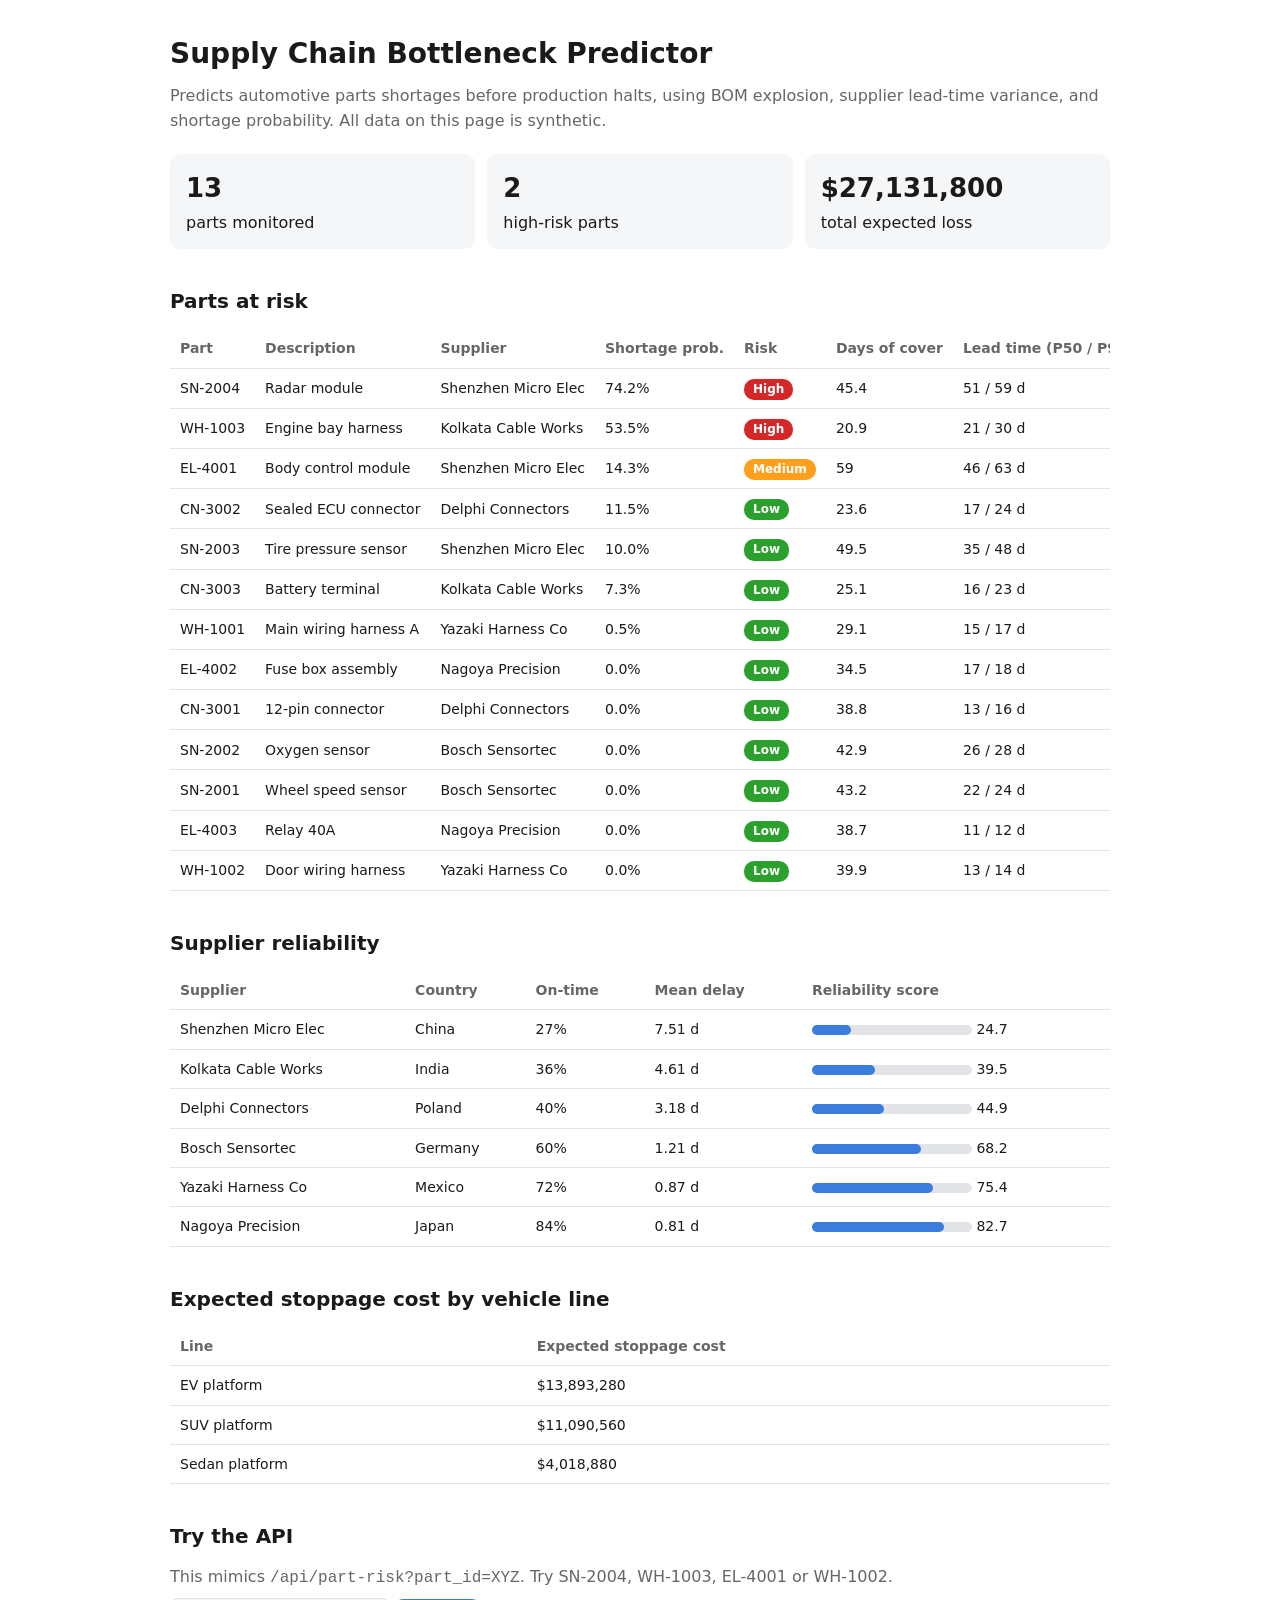
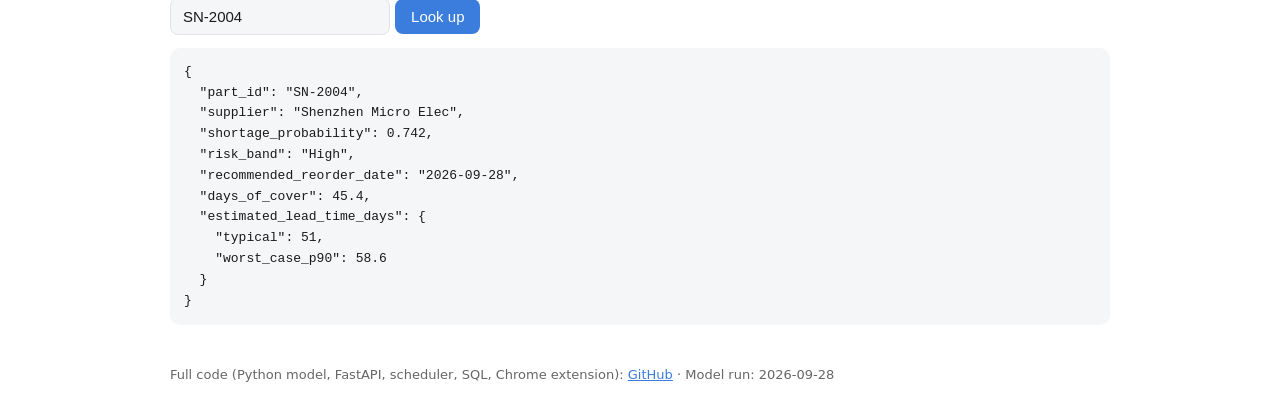
==== demo-site/index.html @ 6f56ca1f "Supply chain bottleneck predictor" ====
<!doctype html>
<html lang="en"><head><meta charset="utf-8">
<meta name="viewport" content="width=device-width, initial-scale=1">
<title>Supply Chain Bottleneck Predictor</title>
<style>
:root{--bg:#fff;--fg:#1a1a1a;--mut:#666;--card:#f5f6f8;--line:#e2e4e8;--hi:#D62728;--med:#FF9F1C;--lo:#2CA02C}
@media (prefers-color-scheme:dark){:root{--bg:#14161a;--fg:#eee;--mut:#9aa0a6;--card:#1e2126;--line:#2f333a}}
*{box-sizing:border-box}body{margin:0;background:var(--bg);color:var(--fg);font:16px/1.6 system-ui,Arial,sans-serif}
main{max-width:980px;margin:0 auto;padding:32px 20px}
h1{margin:0 0 4px;font-size:28px}h2{margin:36px 0 12px;font-size:20px}p{color:var(--mut);margin:6px 0}
.cards{display:grid;grid-template-columns:repeat(auto-fit,minmax(200px,1fr));gap:12px;margin-top:20px}
.card{background:var(--card);border-radius:10px;padding:14px 16px}.card b{display:block;font-size:26px;color:var(--fg)}
.wrap{overflow-x:auto}table{width:100%;border-collapse:collapse;font-size:14px}
th,td{text-align:left;padding:8px 10px;border-bottom:1px solid var(--line);white-space:nowrap}th{color:var(--mut);font-weight:600}
.b{display:inline-block;padding:1px 9px;border-radius:10px;color:#fff;font-size:12px;font-weight:600}
.High{background:var(--hi)}.Medium{background:var(--med)}.Low{background:var(--lo)}
.bar{background:var(--line);border-radius:6px;height:10px;width:160px;display:inline-block;vertical-align:middle}.bar i{display:block;height:100%;border-radius:6px;background:#3b7ddd}
input{padding:9px 12px;font-size:15px;border:1px solid var(--line);border-radius:8px;background:var(--card);color:var(--fg);width:220px}
button{padding:9px 16px;font-size:15px;border:0;border-radius:8px;background:#3b7ddd;color:#fff;cursor:pointer}
pre{background:var(--card);padding:14px;border-radius:10px;overflow-x:auto;font-size:13px;min-height:60px}
a{color:#3b7ddd}footer{margin-top:40px;color:var(--mut);font-size:13px}
</style></head><body><main>
<h1>Supply Chain Bottleneck Predictor</h1>
<p>Predicts automotive parts shortages before production halts, using BOM explosion, supplier lead-time variance, and shortage probability. All data on this page is synthetic.</p>
<div class="cards" id="kpis"></div>

<h2>Parts at risk</h2><div class="wrap"><table id="parts"></table></div>

<h2>Supplier reliability</h2><div class="wrap"><table id="sups"></table></div>

<h2>Expected stoppage cost by vehicle line</h2><div class="wrap"><table id="lines"></table></div>

<h2>Try the API</h2>
<p>This mimics <code>/api/part-risk?part_id=XYZ</code>. Try SN-2004, WH-1003, EL-4001 or WH-1002.</p>
<input id="pid" value="SN-2004" aria-label="Part ID"> <button id="go">Look up</button>
<pre id="out"></pre>

<footer>Full code (Python model, FastAPI, scheduler, SQL, Chrome extension): <a href="https://github.com/luvrajora/supply-chain-risk-predictor">GitHub</a> · Model run: <span id="rd"></span></footer>
</main>
<script>
const D = {"run_date": "2026-09-28", "parts": [{"part_id": "SN-2004", "description": "Radar module", "supplier": "Shenzhen Micro Elec", "shortage_prob": 0.742, "risk_band": "High", "days_of_cover": 45.4, "lead_p50": 51.0, "lead_p90": 58.6, "reorder_by": "2026-09-28", "expected_loss": 12788730.0}, {"part_id": "WH-1003", "description": "Engine bay harness", "supplier": "Kolkata Cable Works", "shortage_prob": 0.535, "risk_band": "High", "days_of_cover": 20.9, "lead_p50": 21.0, "lead_p90": 30.2, "reorder_by": "2026-09-28", "expected_loss": 4875747.0}, {"part_id": "EL-4001", "description": "Body control module", "supplier": "Shenzhen Micro Elec", "shortage_prob": 0.143, "risk_band": "Medium", "days_of_cover": 59.0, "lead_p50": 45.5, "lead_p90": 62.5, "reorder_by": "2026-09-28", "expected_loss": 4188447.0}, {"part_id": "CN-3002", "description": "Sealed ECU connector", "supplier": "Delphi Connectors", "shortage_prob": 0.115, "risk_band": "Low", "days_of_cover": 23.6, "lead_p50": 16.5, "lead_p90": 24.0, "reorder_by": "2026-09-28", "expected_loss": 2392925.0}, {"part_id": "SN-2003", "description": "Tire pressure sensor", "supplier": "Shenzhen Micro Elec", "shortage_prob": 0.1, "risk_band": "Low", "days_of_cover": 49.5, "lead_p50": 35.0, "lead_p90": 47.6, "reorder_by": "2026-09-29", "expected_loss": 1732912.0}, {"part_id": "CN-3003", "description": "Battery terminal", "supplier": "Kolkata Cable Works", "shortage_prob": 0.073, "risk_band": "Low", "days_of_cover": 25.1, "lead_p50": 16.0, "lead_p90": 23.1, "reorder_by": "2026-09-29", "expected_loss": 1153039.0}, {"part_id": "WH-1001", "description": "Main wiring harness A", "supplier": "Yazaki Harness Co", "shortage_prob": 0.005, "risk_band": "Low", "days_of_cover": 29.1, "lead_p50": 15.0, "lead_p90": 17.0, "reorder_by": "2026-10-10", "expected_loss": 0.0}, {"part_id": "EL-4002", "description": "Fuse box assembly", "supplier": "Nagoya Precision", "shortage_prob": 0.0, "risk_band": "Low", "days_of_cover": 34.5, "lead_p50": 17.0, "lead_p90": 18.0, "reorder_by": "2026-10-14", "expected_loss": 0.0}, {"part_id": "CN-3001", "description": "12-pin connector", "supplier": "Delphi Connectors", "shortage_prob": 0.0, "risk_band": "Low", "days_of_cover": 38.8, "lead_p50": 12.5, "lead_p90": 16.1, "reorder_by": "2026-10-20", "expected_loss": 0.0}, {"part_id": "SN-2002", "description": "Oxygen sensor", "supplier": "Bosch Sensortec", "shortage_prob": 0.0, "risk_band": "Low", "days_of_cover": 42.9, "lead_p50": 26.0, "lead_p90": 28.0, "reorder_by": "2026-10-12", "expected_loss": 0.0}, {"part_id": "SN-2001", "description": "Wheel speed sensor", "supplier": "Bosch Sensortec", "shortage_prob": 0.0, "risk_band": "Low", "days_of_cover": 43.2, "lead_p50": 22.0, "lead_p90": 24.1, "reorder_by": "2026-10-17", "expected_loss": 0.0}, {"part_id": "EL-4003", "description": "Relay 40A", "supplier": "Nagoya Precision", "shortage_prob": 0.0, "risk_band": "Low", "days_of_cover": 38.7, "lead_p50": 11.0, "lead_p90": 12.0, "reorder_by": "2026-10-24", "expected_loss": 0.0}, {"part_id": "WH-1002", "description": "Door wiring harness", "supplier": "Yazaki Harness Co", "shortage_prob": 0.0, "risk_band": "Low", "days_of_cover": 39.9, "lead_p50": 13.0, "lead_p90": 14.1, "reorder_by": "2026-10-23", "expected_loss": 0.0}], "suppliers": [{"name": "Shenzhen Micro Elec", "country": "China", "on_time_rate": 0.27, "mean_delay_days": 7.51, "reliability_score": 24.7}, {"name": "Kolkata Cable Works", "country": "India", "on_time_rate": 0.361, "mean_delay_days": 4.61, "reliability_score": 39.5}, {"name": "Delphi Connectors", "country": "Poland", "on_time_rate": 0.4, "mean_delay_days": 3.18, "reliability_score": 44.9}, {"name": "Bosch Sensortec", "country": "Germany", "on_time_rate": 0.6, "mean_delay_days": 1.21, "reliability_score": 68.2}, {"name": "Yazaki Harness Co", "country": "Mexico", "on_time_rate": 0.717, "mean_delay_days": 0.87, "reliability_score": 75.4}, {"name": "Nagoya Precision", "country": "Japan", "on_time_rate": 0.842, "mean_delay_days": 0.81, "reliability_score": 82.7}], "lines": [{"line_name": "EV platform", "expected_stoppage_cost": 13893280.0}, {"line_name": "SUV platform", "expected_stoppage_cost": 11090560.0}, {"line_name": "Sedan platform", "expected_stoppage_cost": 4018880.0}]};
const $ = id => document.getElementById(id), fmt = n => "$" + Math.round(n).toLocaleString("en-US");
const badge = b => `<span class="b ${b}">${b}</span>`;
$("rd").textContent = D.run_date;
const high = D.parts.filter(p => p.risk_band === "High").length;
$("kpis").innerHTML =
  `<div class="card"><b>${D.parts.length}</b>parts monitored</div>
   <div class="card"><b>${high}</b>high-risk parts</div>
   <div class="card"><b>${fmt(D.parts.reduce((s, p) => s + p.expected_loss, 0))}</b>total expected loss</div>`;
$("parts").innerHTML = "<tr><th>Part</th><th>Description</th><th>Supplier</th><th>Shortage prob.</th><th>Risk</th><th>Days of cover</th><th>Lead time (P50 / P90)</th><th>Reorder by</th></tr>" +
  D.parts.map(p => `<tr><td>${p.part_id}</td><td>${p.description}</td><td>${p.supplier}</td><td>${(p.shortage_prob*100).toFixed(1)}%</td><td>${badge(p.risk_band)}</td><td>${p.days_of_cover}</td><td>${Math.round(p.lead_p50)} / ${Math.round(p.lead_p90)} d</td><td>${p.reorder_by}</td></tr>`).join("");
$("sups").innerHTML = "<tr><th>Supplier</th><th>Country</th><th>On-time</th><th>Mean delay</th><th>Reliability score</th></tr>" +
  D.suppliers.map(s => `<tr><td>${s.name}</td><td>${s.country}</td><td>${Math.round(s.on_time_rate*100)}%</td><td>${s.mean_delay_days} d</td><td><span class="bar"><i style="width:${s.reliability_score}%"></i></span> ${s.reliability_score}</td></tr>`).join("");
$("lines").innerHTML = "<tr><th>Line</th><th>Expected stoppage cost</th></tr>" +
  D.lines.map(l => `<tr><td>${l.line_name}</td><td>${fmt(l.expected_stoppage_cost)}</td></tr>`).join("");
function lookup() {
  const id = $("pid").value.trim().toUpperCase().replace(/[\s_]/g, "-");
  const p = D.parts.find(x => x.part_id === id);
  $("out").textContent = p ? JSON.stringify({part_id:p.part_id, supplier:p.supplier, shortage_probability:p.shortage_prob, risk_band:p.risk_band,
    recommended_reorder_date:p.reorder_by, days_of_cover:p.days_of_cover, estimated_lead_time_days:{typical:p.lead_p50, worst_case_p90:p.lead_p90}}, null, 2)
    : JSON.stringify({detail: `No risk score for part '${id}'`}, null, 2);
}
$("go").onclick = lookup; $("pid").onkeydown = e => e.key === "Enter" && lookup(); lookup();
</script></body></html>
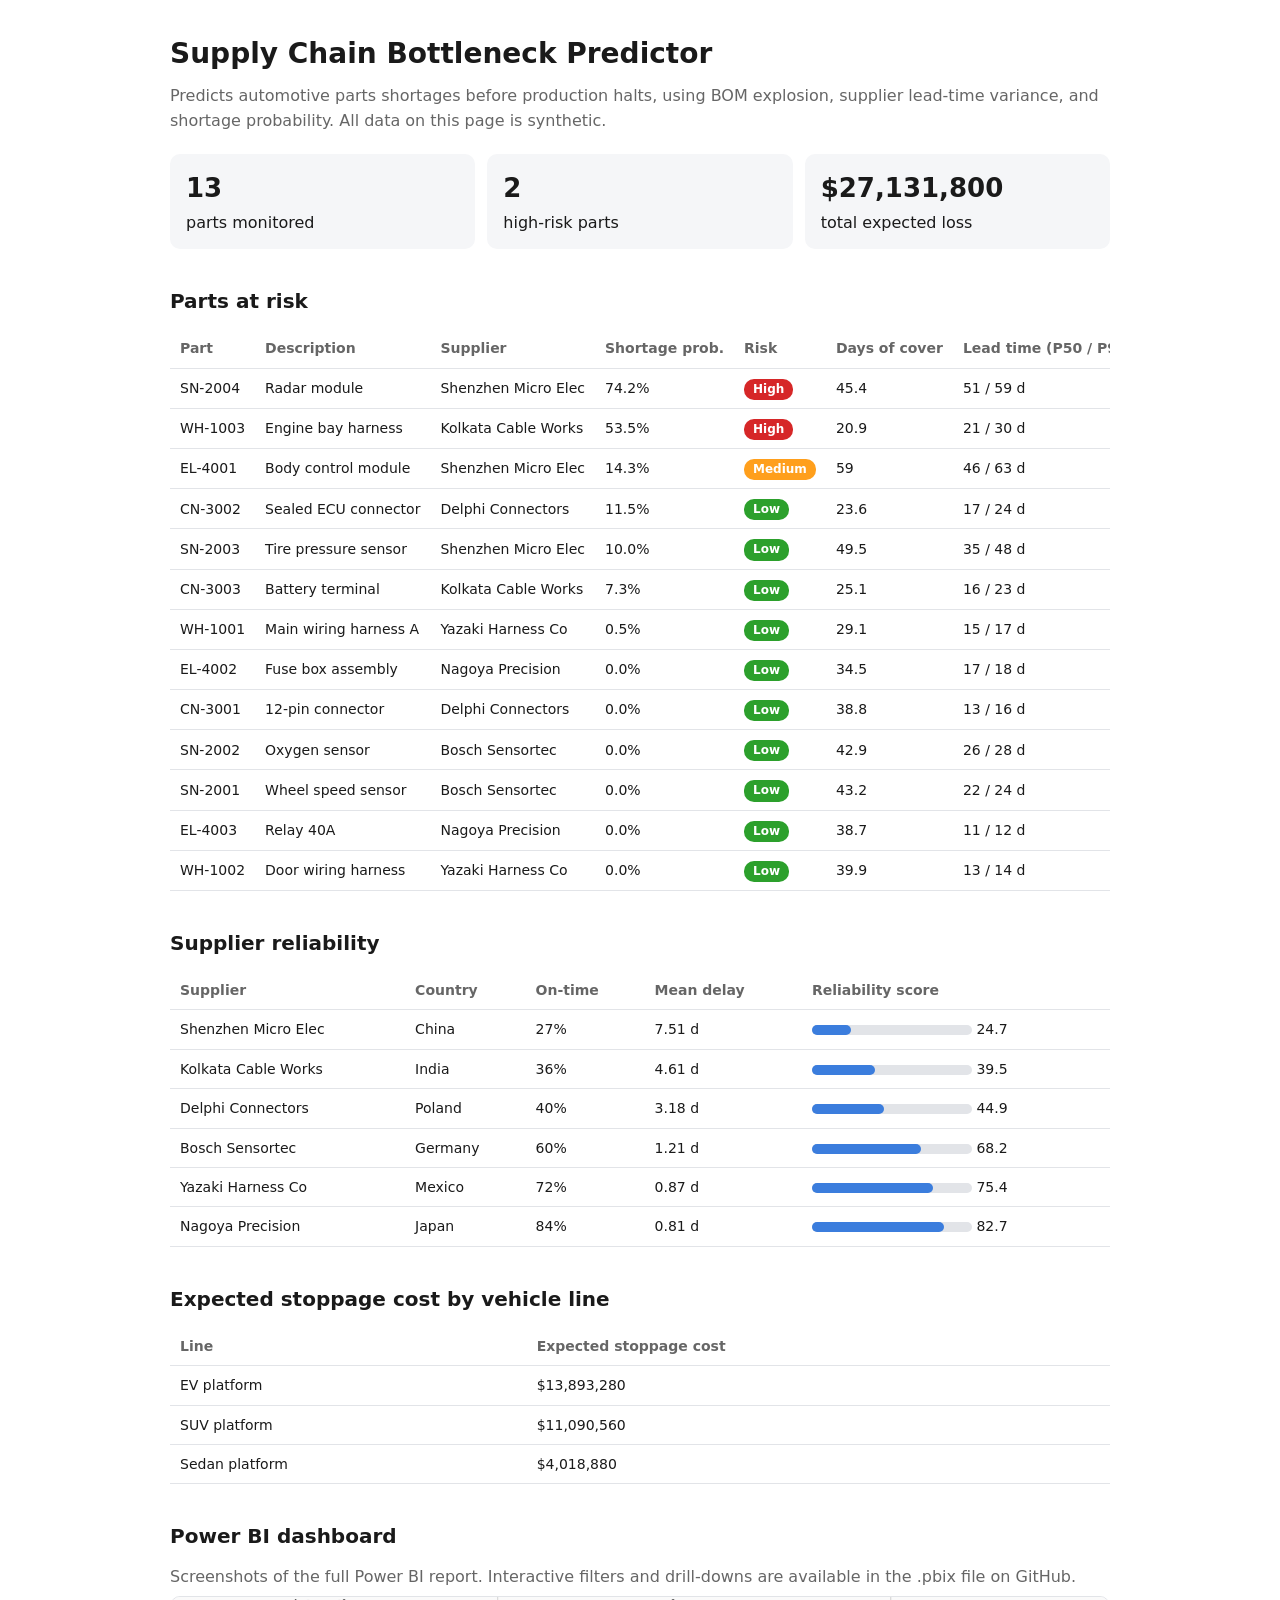
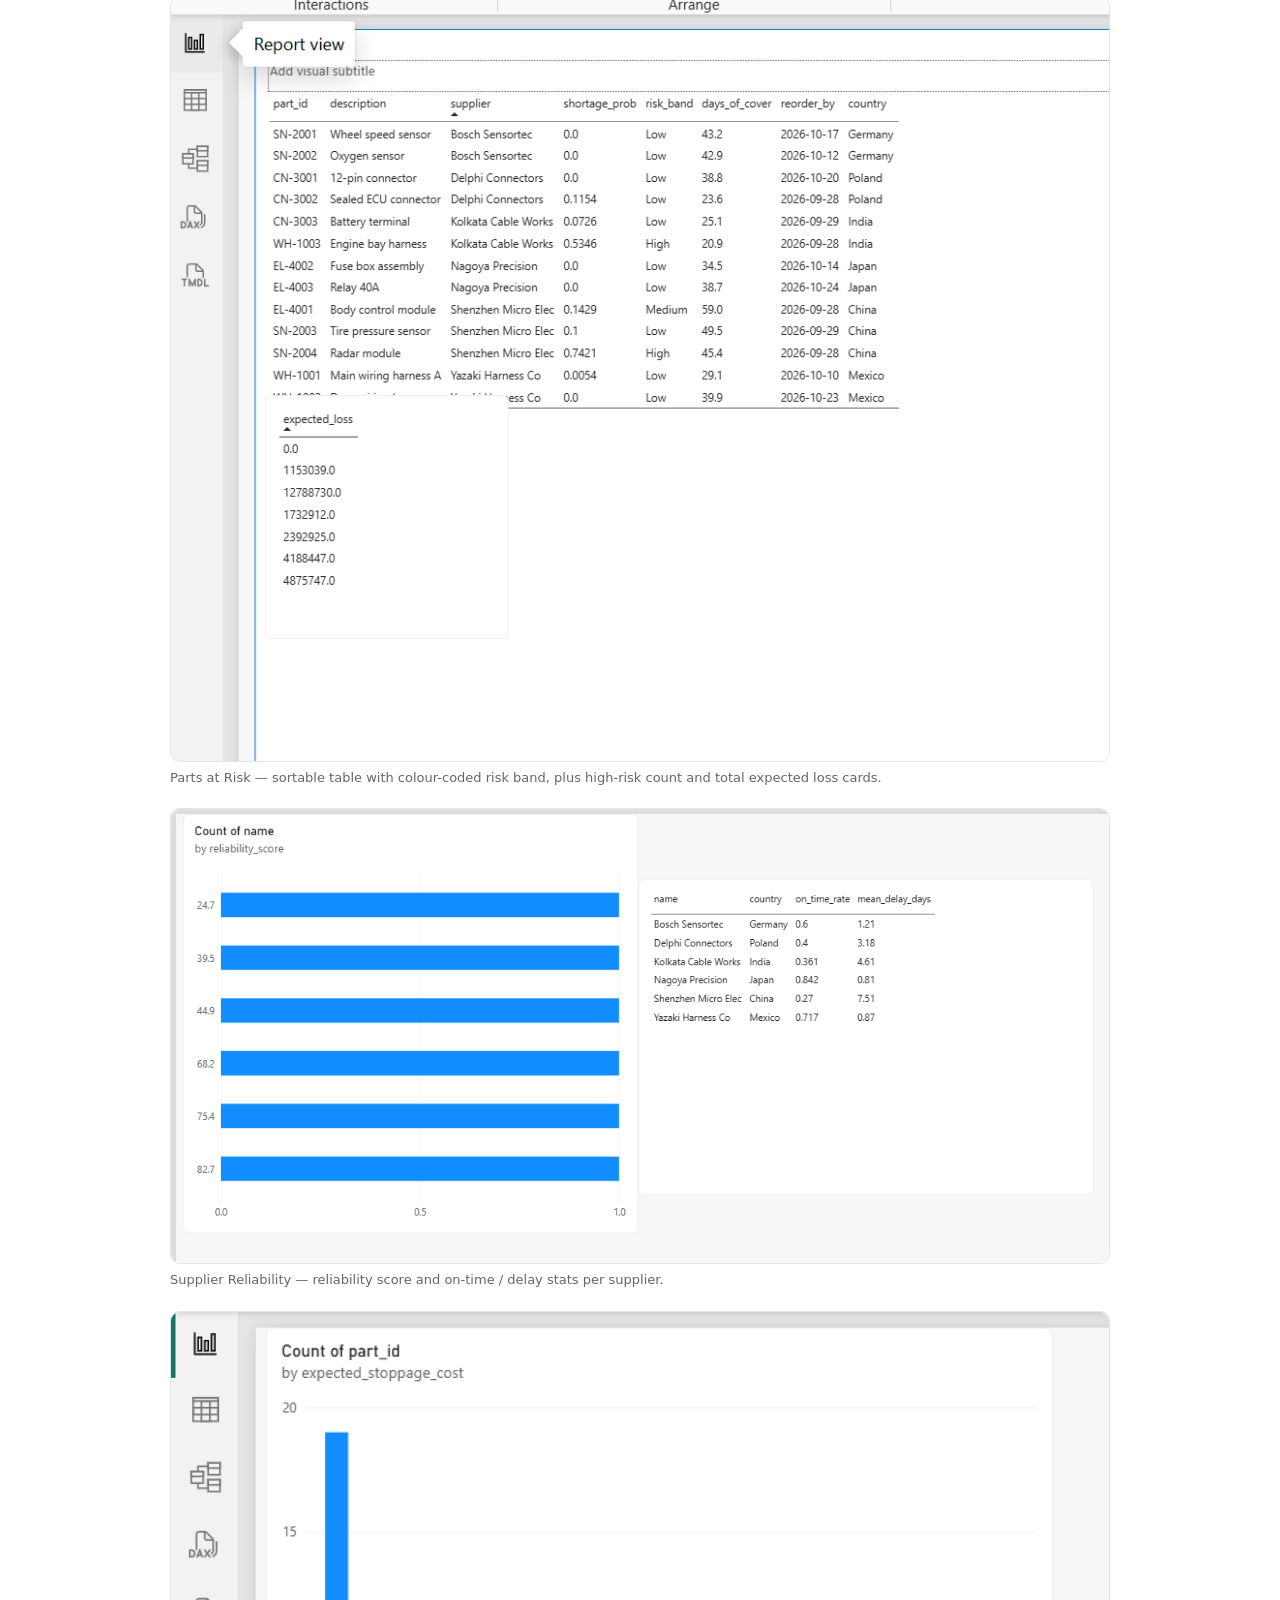
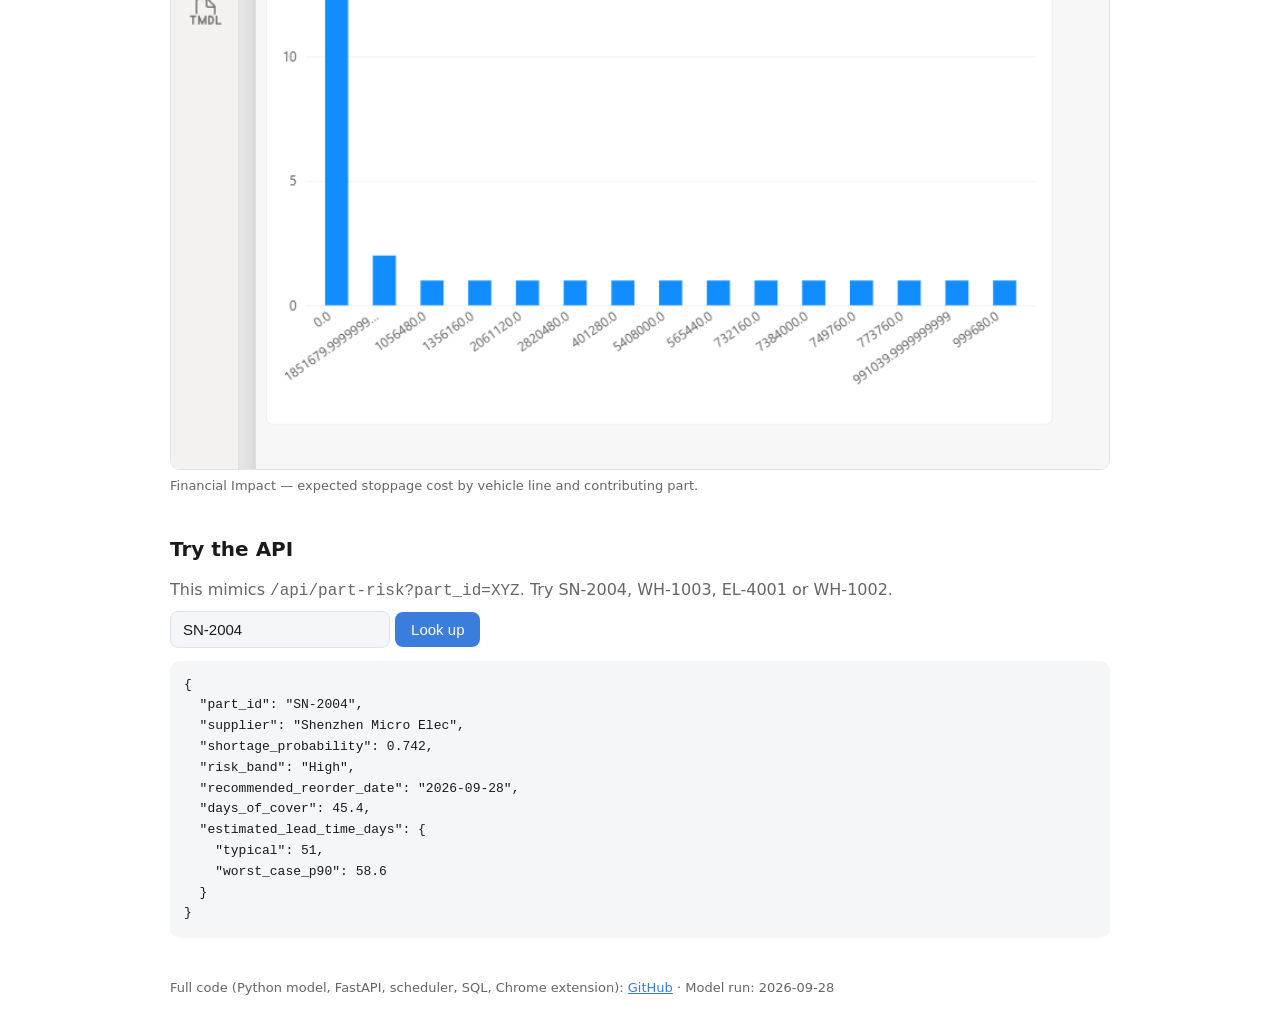
==== commit f212b3bf: "Add Power BI dashboard screenshots" ====
--- a/demo-site/index.html
+++ b/demo-site/index.html
@@ -19,6 +19,8 @@
 button{padding:9px 16px;font-size:15px;border:0;border-radius:8px;background:#3b7ddd;color:#fff;cursor:pointer}
 pre{background:var(--card);padding:14px;border-radius:10px;overflow-x:auto;font-size:13px;min-height:60px}
 a{color:#3b7ddd}footer{margin-top:40px;color:var(--mut);font-size:13px}
+.dash-img{width:100%;border-radius:10px;margin-bottom:16px;display:block;border:1px solid var(--line)}
+.dash-caption{margin:-10px 0 20px;font-size:13px}
 </style></head><body><main>
 <h1>Supply Chain Bottleneck Predictor</h1>
 <p>Predicts automotive parts shortages before production halts, using BOM explosion, supplier lead-time variance, and shortage probability. All data on this page is synthetic.</p>
@@ -29,6 +31,15 @@
 <h2>Supplier reliability</h2><div class="wrap"><table id="sups"></table></div>
 
 <h2>Expected stoppage cost by vehicle line</h2><div class="wrap"><table id="lines"></table></div>
+
+<h2>Power BI dashboard</h2>
+<p>Screenshots of the full Power BI report. Interactive filters and drill-downs are available in the .pbix file on GitHub.</p>
+<img class="dash-img" src="screenshots/parts-at-risk.png" alt="Power BI: Parts at Risk page, showing shortage probability and risk band per part">
+<p class="dash-caption">Parts at Risk — sortable table with colour-coded risk band, plus high-risk count and total expected loss cards.</p>
+<img class="dash-img" src="screenshots/suppliers.png" alt="Power BI: Supplier Reliability page, showing reliability score by supplier">
+<p class="dash-caption">Supplier Reliability — reliability score and on-time / delay stats per supplier.</p>
+<img class="dash-img" src="screenshots/financial-impact.png" alt="Power BI: Financial Impact page, showing expected stoppage cost by vehicle line">
+<p class="dash-caption">Financial Impact — expected stoppage cost by vehicle line and contributing part.</p>
 
 <h2>Try the API</h2>
 <p>This mimics <code>/api/part-risk?part_id=XYZ</code>. Try SN-2004, WH-1003, EL-4001 or WH-1002.</p>
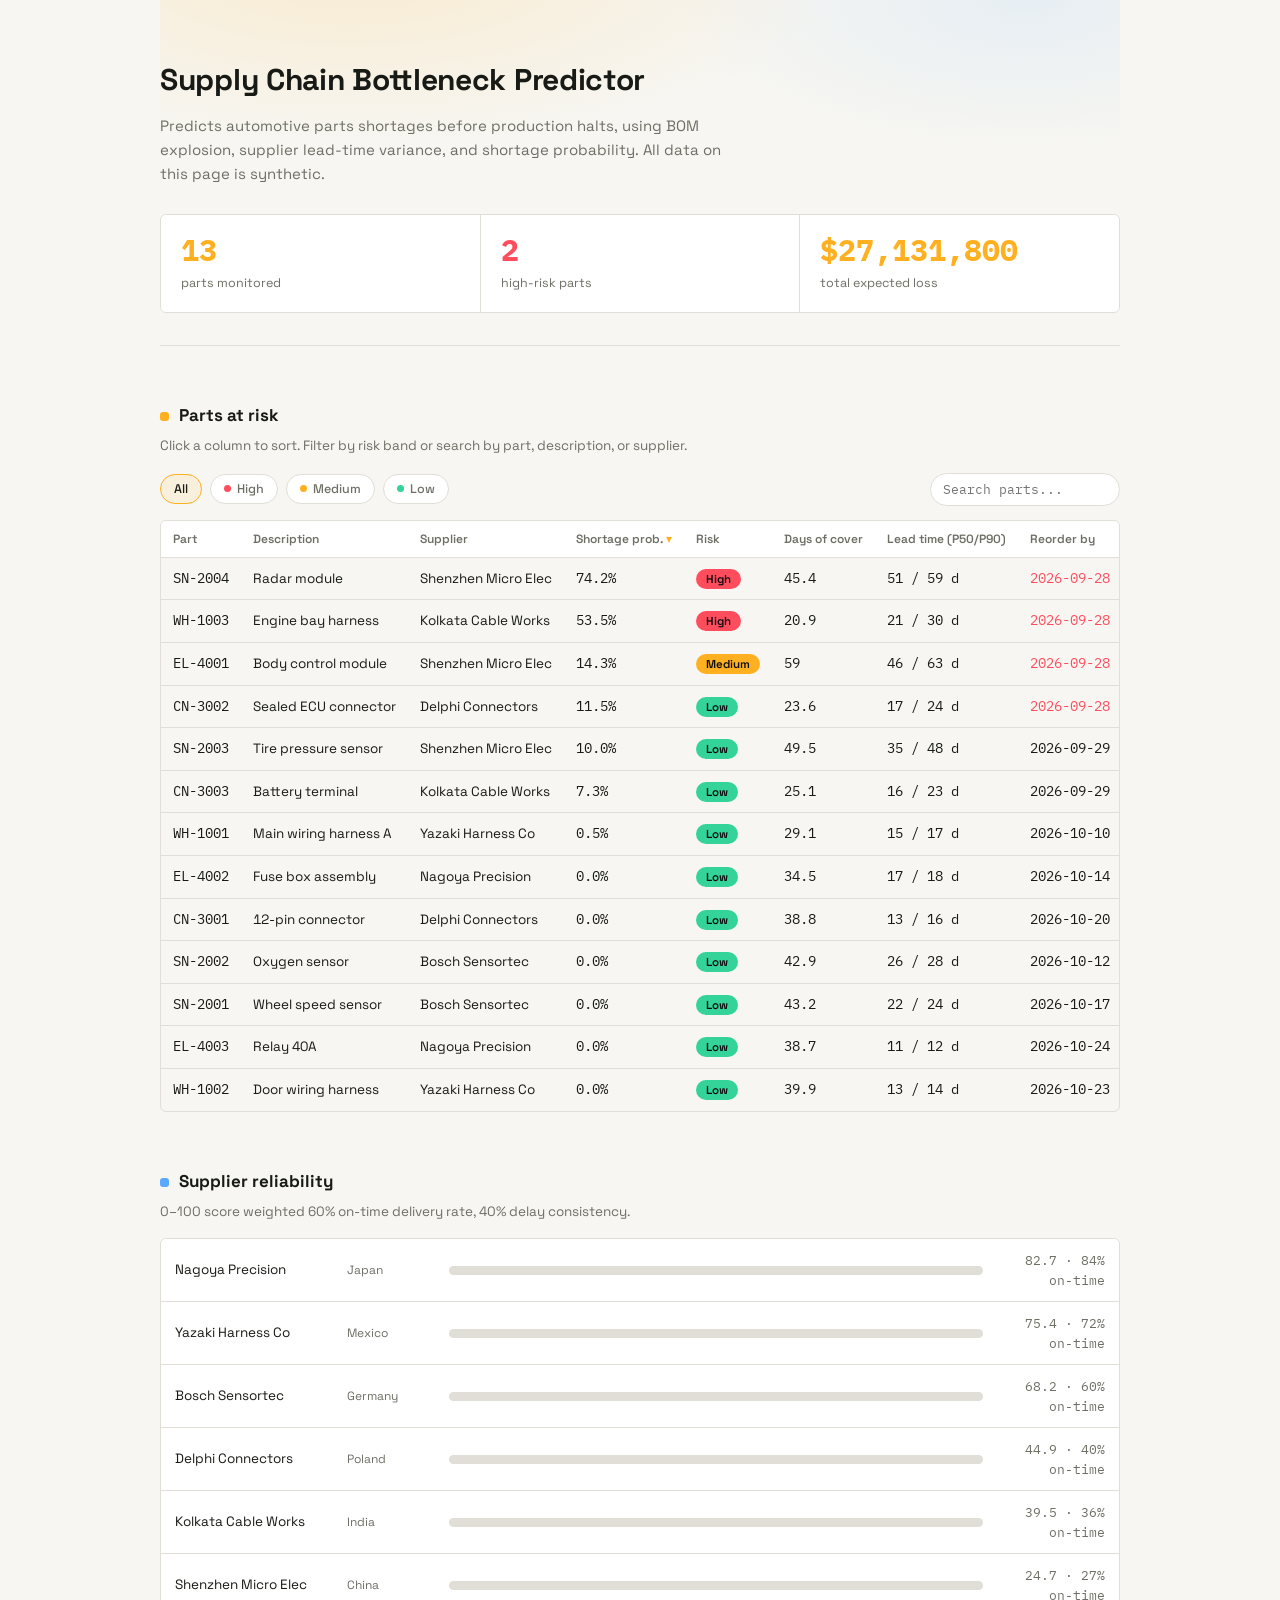
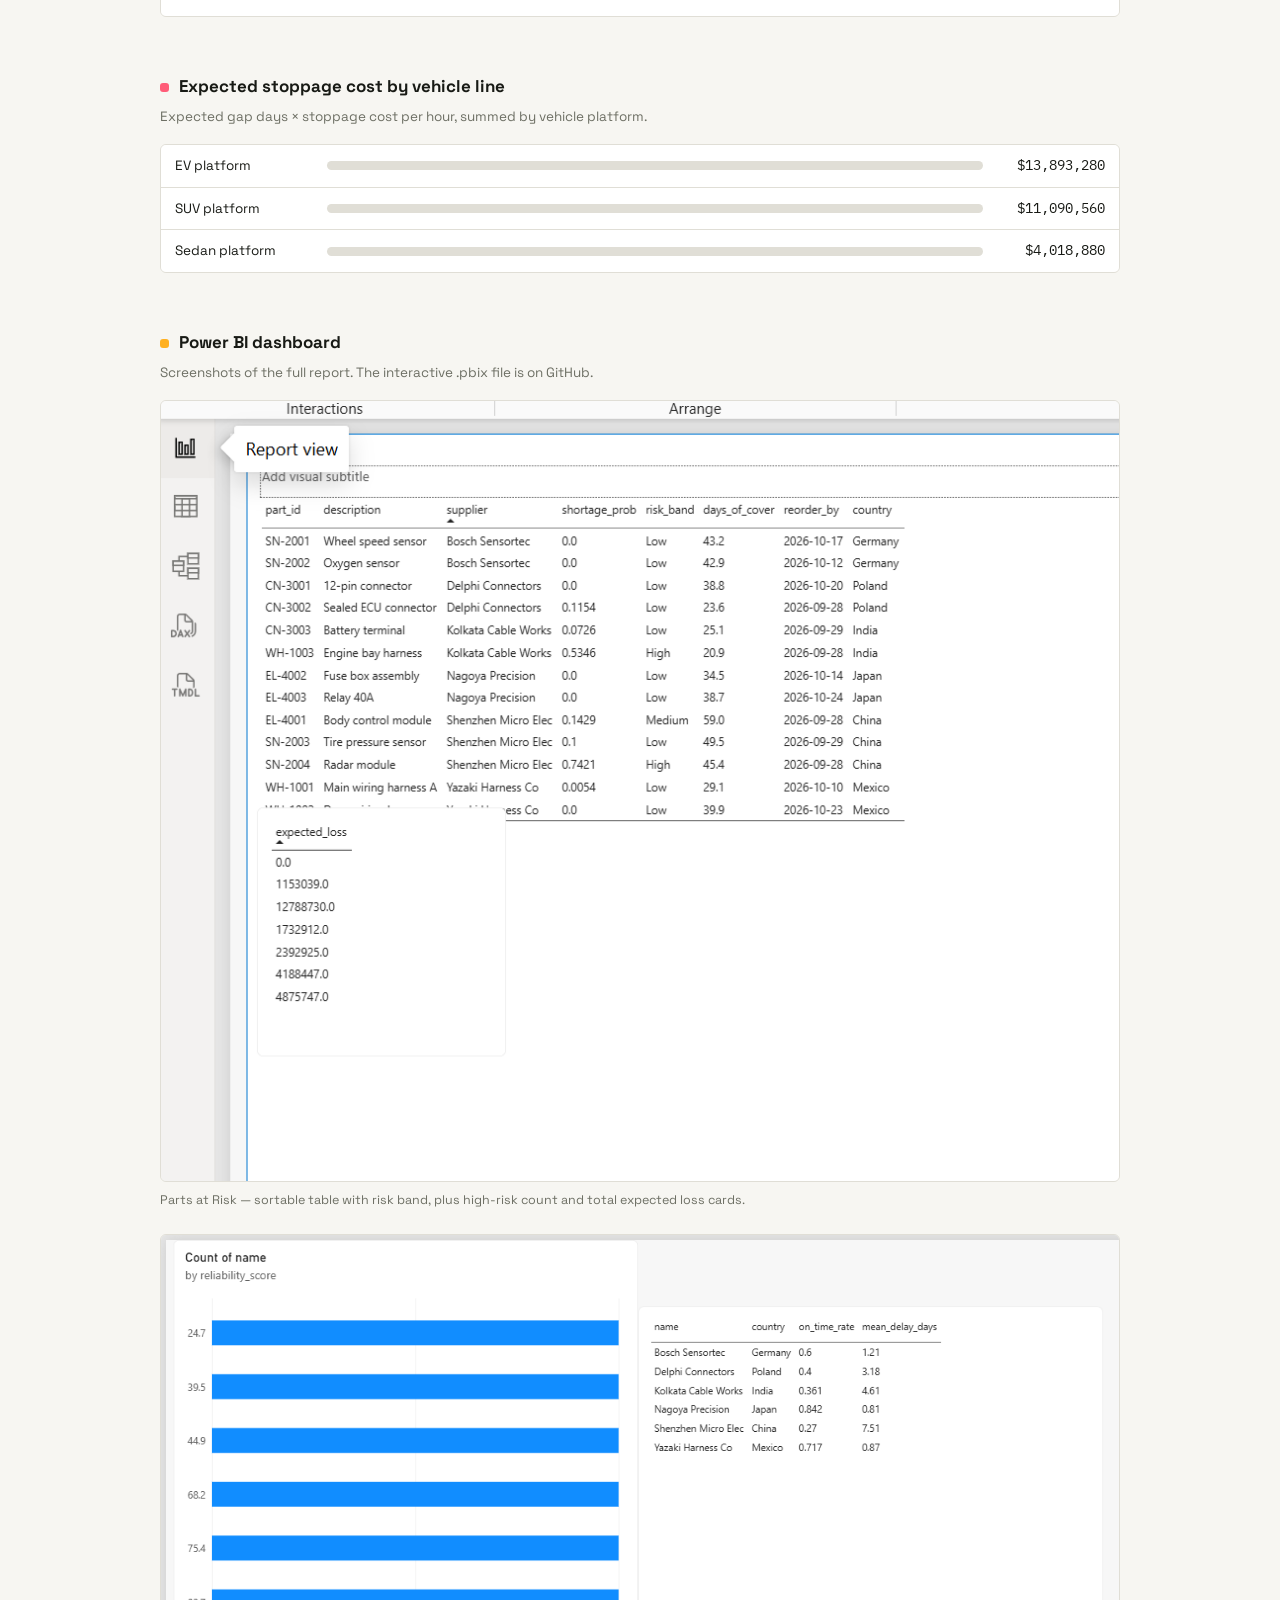
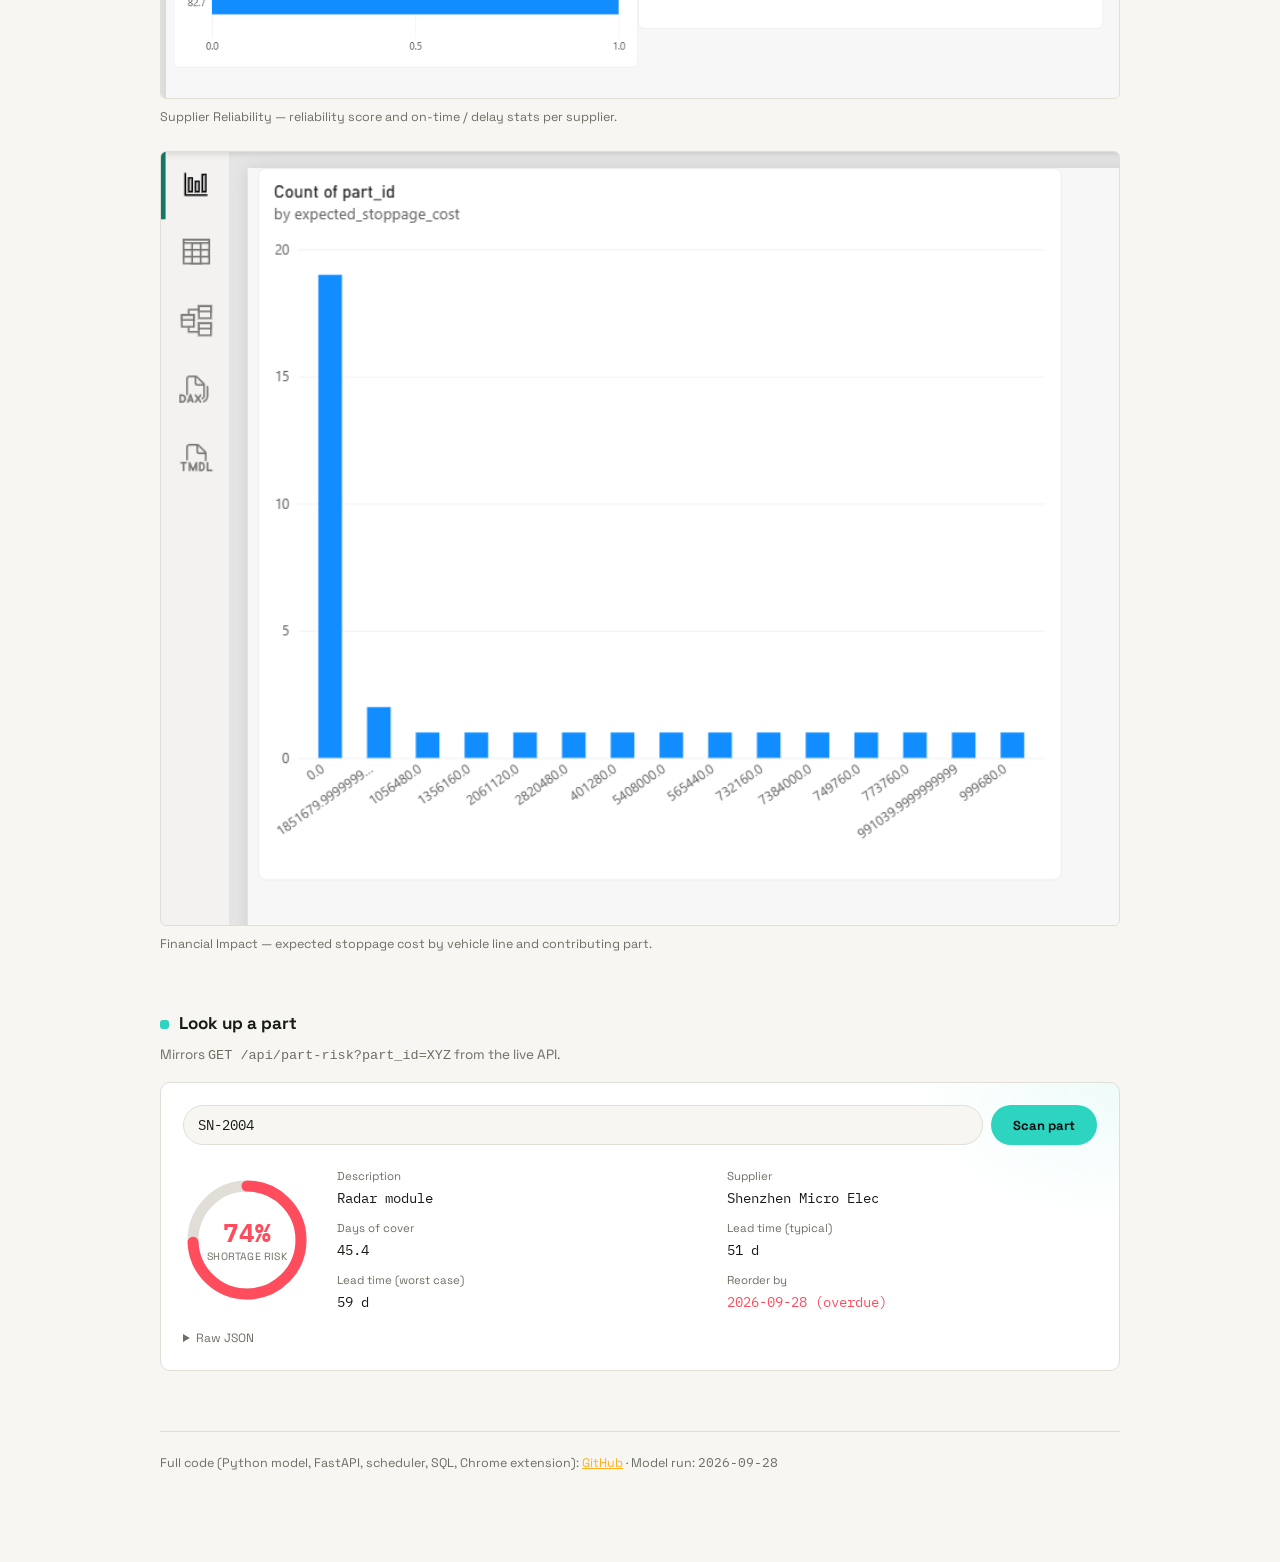
==== commit 5d1c0efd: "Colorful redesign with animations and gauge lookup" ====
--- a/demo-site/index.html
+++ b/demo-site/index.html
@@ -2,74 +2,338 @@
 <html lang="en"><head><meta charset="utf-8">
 <meta name="viewport" content="width=device-width, initial-scale=1">
 <title>Supply Chain Bottleneck Predictor</title>
+<link rel="preconnect" href="https://fonts.gstatic.com" crossorigin>
+<link href="https://fonts.googleapis.com/css2?family=Space+Grotesk:wght@500;700&family=IBM+Plex+Mono:wght@400;500;600&display=swap" rel="stylesheet">
 <style>
-:root{--bg:#fff;--fg:#1a1a1a;--mut:#666;--card:#f5f6f8;--line:#e2e4e8;--hi:#D62728;--med:#FF9F1C;--lo:#2CA02C}
-@media (prefers-color-scheme:dark){:root{--bg:#14161a;--fg:#eee;--mut:#9aa0a6;--card:#1e2126;--line:#2f333a}}
-*{box-sizing:border-box}body{margin:0;background:var(--bg);color:var(--fg);font:16px/1.6 system-ui,Arial,sans-serif}
-main{max-width:980px;margin:0 auto;padding:32px 20px}
-h1{margin:0 0 4px;font-size:28px}h2{margin:36px 0 12px;font-size:20px}p{color:var(--mut);margin:6px 0}
-.cards{display:grid;grid-template-columns:repeat(auto-fit,minmax(200px,1fr));gap:12px;margin-top:20px}
-.card{background:var(--card);border-radius:10px;padding:14px 16px}.card b{display:block;font-size:26px;color:var(--fg)}
-.wrap{overflow-x:auto}table{width:100%;border-collapse:collapse;font-size:14px}
-th,td{text-align:left;padding:8px 10px;border-bottom:1px solid var(--line);white-space:nowrap}th{color:var(--mut);font-weight:600}
-.b{display:inline-block;padding:1px 9px;border-radius:10px;color:#fff;font-size:12px;font-weight:600}
-.High{background:var(--hi)}.Medium{background:var(--med)}.Low{background:var(--lo)}
-.bar{background:var(--line);border-radius:6px;height:10px;width:160px;display:inline-block;vertical-align:middle}.bar i{display:block;height:100%;border-radius:6px;background:#3b7ddd}
-input{padding:9px 12px;font-size:15px;border:1px solid var(--line);border-radius:8px;background:var(--card);color:var(--fg);width:220px}
-button{padding:9px 16px;font-size:15px;border:0;border-radius:8px;background:#3b7ddd;color:#fff;cursor:pointer}
-pre{background:var(--card);padding:14px;border-radius:10px;overflow-x:auto;font-size:13px;min-height:60px}
-a{color:#3b7ddd}footer{margin-top:40px;color:var(--mut);font-size:13px}
-.dash-img{width:100%;border-radius:10px;margin-bottom:16px;display:block;border:1px solid var(--line)}
-.dash-caption{margin:-10px 0 20px;font-size:13px}
-</style></head><body><main>
-<h1>Supply Chain Bottleneck Predictor</h1>
-<p>Predicts automotive parts shortages before production halts, using BOM explosion, supplier lead-time variance, and shortage probability. All data on this page is synthetic.</p>
-<div class="cards" id="kpis"></div>
-
-<h2>Parts at risk</h2><div class="wrap"><table id="parts"></table></div>
-
-<h2>Supplier reliability</h2><div class="wrap"><table id="sups"></table></div>
-
-<h2>Expected stoppage cost by vehicle line</h2><div class="wrap"><table id="lines"></table></div>
-
-<h2>Power BI dashboard</h2>
-<p>Screenshots of the full Power BI report. Interactive filters and drill-downs are available in the .pbix file on GitHub.</p>
-<img class="dash-img" src="screenshots/parts-at-risk.png" alt="Power BI: Parts at Risk page, showing shortage probability and risk band per part">
-<p class="dash-caption">Parts at Risk — sortable table with colour-coded risk band, plus high-risk count and total expected loss cards.</p>
-<img class="dash-img" src="screenshots/suppliers.png" alt="Power BI: Supplier Reliability page, showing reliability score by supplier">
-<p class="dash-caption">Supplier Reliability — reliability score and on-time / delay stats per supplier.</p>
-<img class="dash-img" src="screenshots/financial-impact.png" alt="Power BI: Financial Impact page, showing expected stoppage cost by vehicle line">
-<p class="dash-caption">Financial Impact — expected stoppage cost by vehicle line and contributing part.</p>
-
-<h2>Try the API</h2>
-<p>This mimics <code>/api/part-risk?part_id=XYZ</code>. Try SN-2004, WH-1003, EL-4001 or WH-1002.</p>
-<input id="pid" value="SN-2004" aria-label="Part ID"> <button id="go">Look up</button>
-<pre id="out"></pre>
-
-<footer>Full code (Python model, FastAPI, scheduler, SQL, Chrome extension): <a href="https://github.com/luvrajora/supply-chain-risk-predictor">GitHub</a> · Model run: <span id="rd"></span></footer>
+:root{
+  --bg:#101216; --panel:#171b22; --line:#282e38; --fg:#eef0f3; --mut:#8b93a1;
+  --amber:#ffb020; --blue:#5aa9ff; --rose:#ff5c78; --cyan:#2dd4bf;
+  --hi:#ff4d5e; --med:#ffb020; --lo:#34d399;
+  --sans:'Space Grotesk',system-ui,Arial,sans-serif; --mono:'IBM Plex Mono',ui-monospace,Consolas,monospace;
+}
+@media (prefers-color-scheme:light){
+  :root{ --bg:#f7f6f2; --panel:#fff; --line:#e0ded6; --fg:#181a15; --mut:#6d6f64; }
+}
+*{box-sizing:border-box}
+body{margin:0;background:var(--bg);color:var(--fg);font:15px/1.6 var(--sans);
+  padding-top:env(safe-area-inset-top,0px);padding-bottom:env(safe-area-inset-bottom,0px)}
+main{max-width:1000px;margin:0 auto;padding:0 20px 90px}
+a{color:var(--amber)}
+:focus-visible{outline:2px solid var(--amber);outline-offset:2px}
+@media (prefers-reduced-motion:reduce){*{transition:none!important;animation:none!important}}
+
+.reveal{opacity:0;transform:translateY(10px);transition:opacity .5s ease,transform .5s ease}
+.reveal.show{opacity:1;transform:none}
+
+header.top{padding:56px 0 32px;background:radial-gradient(ellipse 700px 260px at 20% -10%,rgba(255,176,32,.16),transparent 70%),
+  radial-gradient(ellipse 500px 220px at 90% 0%,rgba(90,169,255,.10),transparent 70%);border-bottom:1px solid var(--line)}
+h1{font-size:30px;margin:0 0 10px;letter-spacing:-0.01em}
+header.top p{color:var(--mut);max-width:58ch;margin:0}
+
+.stats{display:flex;gap:0;border:1px solid var(--line);margin-top:28px;border-radius:6px;overflow:hidden}
+.stat{flex:1;padding:18px 20px;border-right:1px solid var(--line);background:var(--panel)}
+.stat:last-child{border-right:none}
+.stat b{display:block;font:700 30px/1.1 var(--mono);margin-bottom:4px;color:var(--amber)}
+.stat.warn b{color:var(--hi)}
+.stat span{color:var(--mut);font-size:12.5px}
+
+section{margin-top:56px}
+.sec-head{display:flex;align-items:baseline;gap:10px;margin-bottom:4px}
+.sec-dot{width:9px;height:9px;border-radius:3px;flex-shrink:0}
+.sec-dot.amber{background:var(--amber)}.sec-dot.blue{background:var(--blue)}
+.sec-dot.rose{background:var(--rose)}.sec-dot.cyan{background:var(--cyan)}
+h2{font-size:17px;margin:0;font-weight:700}
+.lede{color:var(--mut);font-size:13.5px;margin:6px 0 16px}
+
+.controls{display:flex;flex-wrap:wrap;gap:8px;align-items:center;margin-bottom:14px}
+.chip{font:500 12.5px var(--sans);padding:6px 13px;border:1px solid var(--line);background:var(--panel);color:var(--mut);
+  border-radius:20px;cursor:pointer;transition:border-color .15s,color .15s}
+.chip[aria-pressed="true"]{border-color:var(--amber);color:var(--fg);background:rgba(255,176,32,.1)}
+.chip.dot::before{content:"";display:inline-block;width:7px;height:7px;border-radius:50%;margin-right:6px;vertical-align:1px}
+.chip.High.dot::before{background:var(--hi)}.chip.Medium.dot::before{background:var(--med)}.chip.Low.dot::before{background:var(--lo)}
+.search{margin-left:auto;font:13px var(--mono);padding:7px 12px;border:1px solid var(--line);background:var(--panel);
+  color:var(--fg);border-radius:20px;min-width:190px}
+
+.wrap{overflow-x:auto;border:1px solid var(--line);border-radius:6px}
+table{width:100%;border-collapse:collapse;font-size:13.5px}
+th,td{text-align:left;padding:10px 12px;white-space:nowrap;font-variant-numeric:tabular-nums}
+th{color:var(--mut);font:600 12px var(--sans);border-bottom:1px solid var(--line);cursor:pointer;user-select:none;background:var(--panel)}
+th:hover{color:var(--fg)}
+th.sorted::after{content:" ▾";color:var(--amber)}
+th.sorted.asc::after{content:" ▴"}
+tbody tr{border-bottom:1px solid var(--line);transition:background .15s}
+tbody tr:last-child{border-bottom:none}
+tbody tr:hover{background:var(--panel)}
+.mono{font-family:var(--mono)}
+.pill{display:inline-flex;align-items:center;gap:6px;font:600 11.5px var(--sans);padding:3px 10px;border-radius:20px;color:#0b0c0f}
+.pill.High{background:var(--hi);animation:pulse 2.2s ease-in-out infinite}
+.pill.Medium{background:var(--med)}
+.pill.Low{background:var(--lo)}
+@keyframes pulse{0%,100%{box-shadow:0 0 0 0 rgba(255,77,94,.5)}50%{box-shadow:0 0 0 5px rgba(255,77,94,0)}}
+.overdue{color:var(--hi)}
+
+.bars{border:1px solid var(--line);border-radius:6px;overflow:hidden}
+.barrow{display:flex;align-items:center;gap:12px;padding:11px 14px;border-bottom:1px solid var(--line);font-size:13.5px;background:var(--panel)}
+.barrow:last-child{border-bottom:none}
+.barrow .name{width:160px;flex-shrink:0}
+.barrow .country{width:90px;flex-shrink:0;color:var(--mut);font-size:12px}
+.barrow .track{flex:1;height:9px;background:var(--line);border-radius:5px;overflow:hidden}
+.barrow .fill{height:100%;width:0;border-radius:5px;background:linear-gradient(90deg,var(--blue),#8fc4ff);transition:width 1s cubic-bezier(.2,.8,.2,1)}
+.barrow .val{width:110px;text-align:right;font-family:var(--mono);color:var(--mut);font-size:12.5px}
+
+.finrow{display:flex;align-items:center;gap:12px;padding:10px 14px;border-bottom:1px solid var(--line);font-size:13.5px;background:var(--panel)}
+.finrow:last-child{border-bottom:none}
+.finrow .name{width:140px;flex-shrink:0}
+.finrow .track{flex:1;height:9px;background:var(--line);border-radius:5px;overflow:hidden}
+.finrow .fill{height:100%;width:0;border-radius:5px;background:linear-gradient(90deg,var(--rose),#ff8fa3);transition:width 1s cubic-bezier(.2,.8,.2,1)}
+.finrow .val{width:110px;text-align:right;font-family:var(--mono)}
+
+.dash-img{width:100%;display:block;border:1px solid var(--line);border-radius:6px}
+.dash-caption{margin:8px 0 24px;font-size:12.5px;color:var(--mut)}
+
+.lookup{border:1px solid var(--line);border-radius:10px;padding:22px;background:var(--panel);
+  background-image:radial-gradient(ellipse 300px 200px at 100% 0%,rgba(45,212,191,.08),transparent 70%)}
+.lookup-row{display:flex;gap:8px;flex-wrap:wrap}
+input#pid{flex:1;min-width:160px;font:14px var(--mono);padding:10px 14px;border:1px solid var(--line);
+  background:var(--bg);color:var(--fg);border-radius:20px}
+button#go{font:700 13px var(--sans);padding:10px 22px;border:0;border-radius:20px;
+  background:var(--cyan);color:#0b0c0f;cursor:pointer;transition:filter .15s,transform .15s}
+button#go:hover{filter:brightness(1.1)}
+button#go:active{transform:scale(.97)}
+
+.scan{display:none;gap:26px;align-items:center;margin-top:22px;flex-wrap:wrap}
+.scan.show{display:flex}
+.gauge-wrap{position:relative;width:128px;height:128px;flex-shrink:0}
+.gauge{width:128px;height:128px;transform:rotate(-90deg)}
+.gauge .track{fill:none;stroke:var(--line);stroke-width:11}
+.gauge .fill{fill:none;stroke-width:11;stroke-linecap:round;stroke-dasharray:339.3;stroke-dashoffset:339.3;
+  transition:stroke-dashoffset .8s cubic-bezier(.2,.8,.2,1),stroke .3s}
+.gauge-label{position:absolute;inset:0;display:flex;flex-direction:column;align-items:center;justify-content:center}
+.gauge-label b{font:700 26px var(--mono)}
+.gauge-label span{font-size:10.5px;color:var(--mut);letter-spacing:.02em}
+.scan-details{flex:1;min-width:220px;display:grid;grid-template-columns:1fr 1fr;gap:10px 20px}
+.scan-details .k{color:var(--mut);font-size:11.5px;margin-bottom:2px}
+.scan-details .v{font-family:var(--mono);font-size:13.5px}
+.scan-details .v.full{grid-column:1/-1}
+.scan-empty{color:var(--mut);font-size:13px;margin-top:14px}
+details.raw{margin-top:16px}
+details.raw summary{cursor:pointer;color:var(--mut);font-size:12px;user-select:none}
+details.raw pre{margin-top:8px;background:var(--bg);border:1px solid var(--line);border-radius:6px;
+  padding:12px;overflow-x:auto;font:12px/1.6 var(--mono)}
+
+footer{margin-top:60px;padding-top:20px;border-top:1px solid var(--line);color:var(--mut);font-size:12.5px}
+</style></head>
+<body><main>
+
+<header class="top reveal">
+  <h1>Supply Chain Bottleneck Predictor</h1>
+  <p>Predicts automotive parts shortages before production halts, using BOM explosion, supplier lead-time variance, and shortage probability. All data on this page is synthetic.</p>
+  <div class="stats" id="kpis"></div>
+</header>
+
+<section class="reveal" id="parts-section">
+  <div class="sec-head"><span class="sec-dot amber"></span><h2>Parts at risk</h2></div>
+  <p class="lede">Click a column to sort. Filter by risk band or search by part, description, or supplier.</p>
+  <div class="controls">
+    <button class="chip" data-band="all" aria-pressed="true">All</button>
+    <button class="chip dot High" data-band="High" aria-pressed="false">High</button>
+    <button class="chip dot Medium" data-band="Medium" aria-pressed="false">Medium</button>
+    <button class="chip dot Low" data-band="Low" aria-pressed="false">Low</button>
+    <input class="search" id="search" type="text" placeholder="Search parts..." aria-label="Search parts">
+  </div>
+  <div class="wrap"><table id="parts">
+    <thead><tr>
+      <th data-key="part_id">Part</th><th data-key="description">Description</th><th data-key="supplier">Supplier</th>
+      <th data-key="shortage_prob" class="sorted">Shortage prob.</th><th data-key="risk_band">Risk</th>
+      <th data-key="days_of_cover">Days of cover</th><th>Lead time (P50/P90)</th><th data-key="reorder_by">Reorder by</th>
+    </tr></thead>
+    <tbody></tbody>
+  </table></div>
+</section>
+
+<section class="reveal">
+  <div class="sec-head"><span class="sec-dot blue"></span><h2>Supplier reliability</h2></div>
+  <p class="lede">0–100 score weighted 60% on-time delivery rate, 40% delay consistency.</p>
+  <div class="bars" id="sups"></div>
+</section>
+
+<section class="reveal">
+  <div class="sec-head"><span class="sec-dot rose"></span><h2>Expected stoppage cost by vehicle line</h2></div>
+  <p class="lede">Expected gap days × stoppage cost per hour, summed by vehicle platform.</p>
+  <div class="bars" id="lines"></div>
+</section>
+
+<section class="reveal">
+  <div class="sec-head"><span class="sec-dot amber"></span><h2>Power BI dashboard</h2></div>
+  <p class="lede">Screenshots of the full report. The interactive .pbix file is on GitHub.</p>
+  <img class="dash-img" src="screenshots/parts-at-risk.png" alt="Power BI: Parts at Risk page, showing shortage probability and risk band per part">
+  <p class="dash-caption">Parts at Risk — sortable table with risk band, plus high-risk count and total expected loss cards.</p>
+  <img class="dash-img" src="screenshots/suppliers.png" alt="Power BI: Supplier Reliability page, showing reliability score by supplier">
+  <p class="dash-caption">Supplier Reliability — reliability score and on-time / delay stats per supplier.</p>
+  <img class="dash-img" src="screenshots/financial-impact.png" alt="Power BI: Financial Impact page, showing expected stoppage cost by vehicle line">
+  <p class="dash-caption">Financial Impact — expected stoppage cost by vehicle line and contributing part.</p>
+</section>
+
+<section class="reveal">
+  <div class="sec-head"><span class="sec-dot cyan"></span><h2>Look up a part</h2></div>
+  <p class="lede">Mirrors <code>GET /api/part-risk?part_id=XYZ</code> from the live API.</p>
+  <div class="lookup">
+    <div class="lookup-row">
+      <input id="pid" type="text" list="part-ids" value="SN-2004" autocomplete="off" aria-label="Part ID">
+      <datalist id="part-ids"></datalist>
+      <button id="go" type="button">Scan part</button>
+    </div>
+    <p class="scan-empty" id="scanEmpty"></p>
+    <div class="scan" id="scan">
+      <div class="gauge-wrap">
+        <svg class="gauge" viewBox="0 0 128 128">
+          <circle class="track" cx="64" cy="64" r="54"/>
+          <circle class="fill" id="gaugeFill" cx="64" cy="64" r="54"/>
+        </svg>
+        <div class="gauge-label"><b id="gaugePct">—</b><span>SHORTAGE RISK</span></div>
+      </div>
+      <div class="scan-details" id="scanDetails"></div>
+    </div>
+    <details class="raw"><summary>Raw JSON</summary><pre id="out"></pre></details>
+  </div>
+</section>
+
+<footer>Full code (Python model, FastAPI, scheduler, SQL, Chrome extension): <a href="https://github.com/luvrajora/supply-chain-risk-predictor">GitHub</a> · Model run: <span id="rd" class="mono"></span></footer>
 </main>
 <script>
 const D = {"run_date": "2026-09-28", "parts": [{"part_id": "SN-2004", "description": "Radar module", "supplier": "Shenzhen Micro Elec", "shortage_prob": 0.742, "risk_band": "High", "days_of_cover": 45.4, "lead_p50": 51.0, "lead_p90": 58.6, "reorder_by": "2026-09-28", "expected_loss": 12788730.0}, {"part_id": "WH-1003", "description": "Engine bay harness", "supplier": "Kolkata Cable Works", "shortage_prob": 0.535, "risk_band": "High", "days_of_cover": 20.9, "lead_p50": 21.0, "lead_p90": 30.2, "reorder_by": "2026-09-28", "expected_loss": 4875747.0}, {"part_id": "EL-4001", "description": "Body control module", "supplier": "Shenzhen Micro Elec", "shortage_prob": 0.143, "risk_band": "Medium", "days_of_cover": 59.0, "lead_p50": 45.5, "lead_p90": 62.5, "reorder_by": "2026-09-28", "expected_loss": 4188447.0}, {"part_id": "CN-3002", "description": "Sealed ECU connector", "supplier": "Delphi Connectors", "shortage_prob": 0.115, "risk_band": "Low", "days_of_cover": 23.6, "lead_p50": 16.5, "lead_p90": 24.0, "reorder_by": "2026-09-28", "expected_loss": 2392925.0}, {"part_id": "SN-2003", "description": "Tire pressure sensor", "supplier": "Shenzhen Micro Elec", "shortage_prob": 0.1, "risk_band": "Low", "days_of_cover": 49.5, "lead_p50": 35.0, "lead_p90": 47.6, "reorder_by": "2026-09-29", "expected_loss": 1732912.0}, {"part_id": "CN-3003", "description": "Battery terminal", "supplier": "Kolkata Cable Works", "shortage_prob": 0.073, "risk_band": "Low", "days_of_cover": 25.1, "lead_p50": 16.0, "lead_p90": 23.1, "reorder_by": "2026-09-29", "expected_loss": 1153039.0}, {"part_id": "WH-1001", "description": "Main wiring harness A", "supplier": "Yazaki Harness Co", "shortage_prob": 0.005, "risk_band": "Low", "days_of_cover": 29.1, "lead_p50": 15.0, "lead_p90": 17.0, "reorder_by": "2026-10-10", "expected_loss": 0.0}, {"part_id": "EL-4002", "description": "Fuse box assembly", "supplier": "Nagoya Precision", "shortage_prob": 0.0, "risk_band": "Low", "days_of_cover": 34.5, "lead_p50": 17.0, "lead_p90": 18.0, "reorder_by": "2026-10-14", "expected_loss": 0.0}, {"part_id": "CN-3001", "description": "12-pin connector", "supplier": "Delphi Connectors", "shortage_prob": 0.0, "risk_band": "Low", "days_of_cover": 38.8, "lead_p50": 12.5, "lead_p90": 16.1, "reorder_by": "2026-10-20", "expected_loss": 0.0}, {"part_id": "SN-2002", "description": "Oxygen sensor", "supplier": "Bosch Sensortec", "shortage_prob": 0.0, "risk_band": "Low", "days_of_cover": 42.9, "lead_p50": 26.0, "lead_p90": 28.0, "reorder_by": "2026-10-12", "expected_loss": 0.0}, {"part_id": "SN-2001", "description": "Wheel speed sensor", "supplier": "Bosch Sensortec", "shortage_prob": 0.0, "risk_band": "Low", "days_of_cover": 43.2, "lead_p50": 22.0, "lead_p90": 24.1, "reorder_by": "2026-10-17", "expected_loss": 0.0}, {"part_id": "EL-4003", "description": "Relay 40A", "supplier": "Nagoya Precision", "shortage_prob": 0.0, "risk_band": "Low", "days_of_cover": 38.7, "lead_p50": 11.0, "lead_p90": 12.0, "reorder_by": "2026-10-24", "expected_loss": 0.0}, {"part_id": "WH-1002", "description": "Door wiring harness", "supplier": "Yazaki Harness Co", "shortage_prob": 0.0, "risk_band": "Low", "days_of_cover": 39.9, "lead_p50": 13.0, "lead_p90": 14.1, "reorder_by": "2026-10-23", "expected_loss": 0.0}], "suppliers": [{"name": "Shenzhen Micro Elec", "country": "China", "on_time_rate": 0.27, "mean_delay_days": 7.51, "reliability_score": 24.7}, {"name": "Kolkata Cable Works", "country": "India", "on_time_rate": 0.361, "mean_delay_days": 4.61, "reliability_score": 39.5}, {"name": "Delphi Connectors", "country": "Poland", "on_time_rate": 0.4, "mean_delay_days": 3.18, "reliability_score": 44.9}, {"name": "Bosch Sensortec", "country": "Germany", "on_time_rate": 0.6, "mean_delay_days": 1.21, "reliability_score": 68.2}, {"name": "Yazaki Harness Co", "country": "Mexico", "on_time_rate": 0.717, "mean_delay_days": 0.87, "reliability_score": 75.4}, {"name": "Nagoya Precision", "country": "Japan", "on_time_rate": 0.842, "mean_delay_days": 0.81, "reliability_score": 82.7}], "lines": [{"line_name": "EV platform", "expected_stoppage_cost": 13893280.0}, {"line_name": "SUV platform", "expected_stoppage_cost": 11090560.0}, {"line_name": "Sedan platform", "expected_stoppage_cost": 4018880.0}]};
-const $ = id => document.getElementById(id), fmt = n => "$" + Math.round(n).toLocaleString("en-US");
-const badge = b => `<span class="b ${b}">${b}</span>`;
+const $ = (id) => document.getElementById(id);
+const fmt = (n) => "$" + Math.round(n).toLocaleString("en-US");
+const RISK_COLOR = {High:"#ff4d5e", Medium:"#ffb020", Low:"#34d399"};
+
 $("rd").textContent = D.run_date;
+
+// Count-up KPI numbers
+function countUp(el, to, prefix="", suffix="", duration=800) {
+  const start = performance.now();
+  function tick(now) {
+    const p = Math.min(1, (now - start) / duration);
+    const eased = 1 - Math.pow(1 - p, 3);
+    el.textContent = prefix + Math.round(to * eased).toLocaleString("en-US") + suffix;
+    if (p < 1) requestAnimationFrame(tick);
+  }
+  requestAnimationFrame(tick);
+}
+
 const high = D.parts.filter(p => p.risk_band === "High").length;
+const totalLoss = D.parts.reduce((s,p) => s + p.expected_loss, 0);
 $("kpis").innerHTML =
-  `<div class="card"><b>${D.parts.length}</b>parts monitored</div>
-   <div class="card"><b>${high}</b>high-risk parts</div>
-   <div class="card"><b>${fmt(D.parts.reduce((s, p) => s + p.expected_loss, 0))}</b>total expected loss</div>`;
-$("parts").innerHTML = "<tr><th>Part</th><th>Description</th><th>Supplier</th><th>Shortage prob.</th><th>Risk</th><th>Days of cover</th><th>Lead time (P50 / P90)</th><th>Reorder by</th></tr>" +
-  D.parts.map(p => `<tr><td>${p.part_id}</td><td>${p.description}</td><td>${p.supplier}</td><td>${(p.shortage_prob*100).toFixed(1)}%</td><td>${badge(p.risk_band)}</td><td>${p.days_of_cover}</td><td>${Math.round(p.lead_p50)} / ${Math.round(p.lead_p90)} d</td><td>${p.reorder_by}</td></tr>`).join("");
-$("sups").innerHTML = "<tr><th>Supplier</th><th>Country</th><th>On-time</th><th>Mean delay</th><th>Reliability score</th></tr>" +
-  D.suppliers.map(s => `<tr><td>${s.name}</td><td>${s.country}</td><td>${Math.round(s.on_time_rate*100)}%</td><td>${s.mean_delay_days} d</td><td><span class="bar"><i style="width:${s.reliability_score}%"></i></span> ${s.reliability_score}</td></tr>`).join("");
-$("lines").innerHTML = "<tr><th>Line</th><th>Expected stoppage cost</th></tr>" +
-  D.lines.map(l => `<tr><td>${l.line_name}</td><td>${fmt(l.expected_stoppage_cost)}</td></tr>`).join("");
+  `<div class="stat"><b id="kpi1">0</b><span>parts monitored</span></div>
+   <div class="stat warn"><b id="kpi2">0</b><span>high-risk parts</span></div>
+   <div class="stat"><b id="kpi3">$0</b><span>total expected loss</span></div>`;
+countUp($("kpi1"), D.parts.length);
+countUp($("kpi2"), high);
+countUp($("kpi3"), totalLoss, "$");
+
+// ---- Parts table: filter + search + sort ----
+let band = "all", query = "", sortKey = "shortage_prob", sortAsc = false;
+
+function rowsToShow() {
+  return D.parts
+    .filter(p => band === "all" || p.risk_band === band)
+    .filter(p => !query || (p.part_id + p.description + p.supplier).toLowerCase().includes(query))
+    .sort((a, b) => {
+      const va = a[sortKey], vb = b[sortKey];
+      const cmp = typeof va === "string" ? va.localeCompare(vb) : va - vb;
+      return sortAsc ? cmp : -cmp;
+    });
+}
+
+function renderParts() {
+  const rows = rowsToShow();
+  $("parts").querySelector("tbody").innerHTML = rows.length ? rows.map(p => `
+    <tr>
+      <td class="mono">${p.part_id}</td><td>${p.description}</td><td>${p.supplier}</td>
+      <td class="mono">${(p.shortage_prob*100).toFixed(1)}%</td>
+      <td><span class="pill ${p.risk_band}">${p.risk_band}</span></td>
+      <td class="mono">${p.days_of_cover}</td>
+      <td class="mono">${Math.round(p.lead_p50)} / ${Math.round(p.lead_p90)} d</td>
+      <td class="mono ${p.reorder_by <= D.run_date ? "overdue" : ""}">${p.reorder_by}</td>
+    </tr>`).join("")
+    : `<tr><td colspan="8" style="color:var(--mut);padding:20px 12px">No parts match this filter.</td></tr>`;
+}
+
+document.querySelectorAll(".chip[data-band]").forEach(btn => btn.addEventListener("click", () => {
+  document.querySelectorAll(".chip[data-band]").forEach(b => b.setAttribute("aria-pressed", "false"));
+  btn.setAttribute("aria-pressed", "true");
+  band = btn.dataset.band;
+  renderParts();
+}));
+$("search").addEventListener("input", (e) => { query = e.target.value.trim().toLowerCase(); renderParts(); });
+document.querySelectorAll("#parts th[data-key]").forEach(th => th.addEventListener("click", () => {
+  const key = th.dataset.key;
+  sortAsc = (sortKey === key) ? !sortAsc : false;
+  sortKey = key;
+  document.querySelectorAll("#parts th").forEach(t => t.classList.remove("sorted", "asc"));
+  th.classList.add("sorted"); if (sortAsc) th.classList.add("asc");
+  renderParts();
+}));
+renderParts();
+
+// ---- Supplier bars ----
+const maxScore = Math.max(...D.suppliers.map(s => s.reliability_score), 1);
+$("sups").innerHTML = D.suppliers.slice().sort((a,b) => b.reliability_score - a.reliability_score).map(s => `
+  <div class="barrow">
+    <span class="name">${s.name}</span><span class="country">${s.country}</span>
+    <span class="track"><span class="fill" data-w="${(s.reliability_score/maxScore*100).toFixed(0)}"></span></span>
+    <span class="val">${s.reliability_score} · ${Math.round(s.on_time_rate*100)}% on-time</span>
+  </div>`).join("");
+
+// ---- Financial impact ----
+const maxCost = Math.max(...D.lines.map(l => l.expected_stoppage_cost), 1);
+$("lines").innerHTML = D.lines.slice().sort((a,b) => b.expected_stoppage_cost - a.expected_stoppage_cost).map(l => `
+  <div class="finrow">
+    <span class="name">${l.line_name}</span>
+    <span class="track"><span class="fill" data-w="${(l.expected_stoppage_cost/maxCost*100).toFixed(0)}"></span></span>
+    <span class="val">${fmt(l.expected_stoppage_cost)}</span>
+  </div>`).join("");
+
+// ---- Lookup / gauge ----
+$("part-ids").innerHTML = D.parts.map(p => `<option value="${p.part_id}">`).join("");
+const CIRC = 2 * Math.PI * 54; // 339.3
+
 function lookup() {
   const id = $("pid").value.trim().toUpperCase().replace(/[\s_]/g, "-");
   const p = D.parts.find(x => x.part_id === id);
-  $("out").textContent = p ? JSON.stringify({part_id:p.part_id, supplier:p.supplier, shortage_probability:p.shortage_prob, risk_band:p.risk_band,
-    recommended_reorder_date:p.reorder_by, days_of_cover:p.days_of_cover, estimated_lead_time_days:{typical:p.lead_p50, worst_case_p90:p.lead_p90}}, null, 2)
+  $("out").textContent = p
+    ? JSON.stringify({part_id:p.part_id, supplier:p.supplier, shortage_probability:p.shortage_prob, risk_band:p.risk_band,
+        recommended_reorder_date:p.reorder_by, days_of_cover:p.days_of_cover,
+        estimated_lead_time_days:{typical:p.lead_p50, worst_case_p90:p.lead_p90}}, null, 2)
     : JSON.stringify({detail: `No risk score for part '${id}'`}, null, 2);
-}
-$("go").onclick = lookup; $("pid").onkeydown = e => e.key === "Enter" && lookup(); lookup();
+
+  if (!p) {
+    $("scan").classList.remove("show");
+    $("scanEmpty").textContent = `No risk score for '${id}'.`;
+    return;
+  }
+  $("scanEmpty").textContent = "";
+  $("scan").classList.add("show");
+  const color = RISK_COLOR[p.risk_band];
+  const pct = p.shortage_prob;
+  $("gaugeFill").style.stroke = color;
+  $("gaugeFill").style.strokeDashoffset = CIRC * (1 - pct);
+  $("gaugePct").textContent = Math.round(pct * 100) + "%";
+  $("gaugePct").style.color = color;
+  $("scanDetails").innerHTML = `
+    <div><div class="k">Description</div><div class="v full">${p.description}</div></div>
+    <div><div class="k">Supplier</div><div class="v">${p.supplier}</div></div>
+    <div><div class="k">Days of cover</div><div class="v">${p.days_of_cover}</div></div>
+    <div><div class="k">Lead time (typical)</div><div class="v">${Math.round(p.lead_p50)} d</div></div>
+    <div><div class="k">Lead time (worst case)</div><div class="v">${Math.round(p.lead_p90)} d</div></div>
+    <div><div class="k">Reorder by</div><div class="v ${p.reorder_by <= D.run_date ? "overdue" : ""}">${p.reorder_by}${p.reorder_by <= D.run_date ? " (overdue)" : ""}</div></div>`;
+}
+$("go").addEventListener("click", lookup);
+$("pid").addEventListener("keydown", (e) => { if (e.key === "Enter") lookup(); });
+
+// Staggered reveal + animate bar fills once visible
+window.addEventListener("load", () => {
+  document.querySelectorAll(".reveal").forEach((el, i) => setTimeout(() => el.classList.add("show"), i * 90));
+  setTimeout(() => document.querySelectorAll(".barrow .fill, .finrow .fill").forEach(f => f.style.width = f.dataset.w + "%"), 500);
+  lookup();
+});
 </script></body></html>
